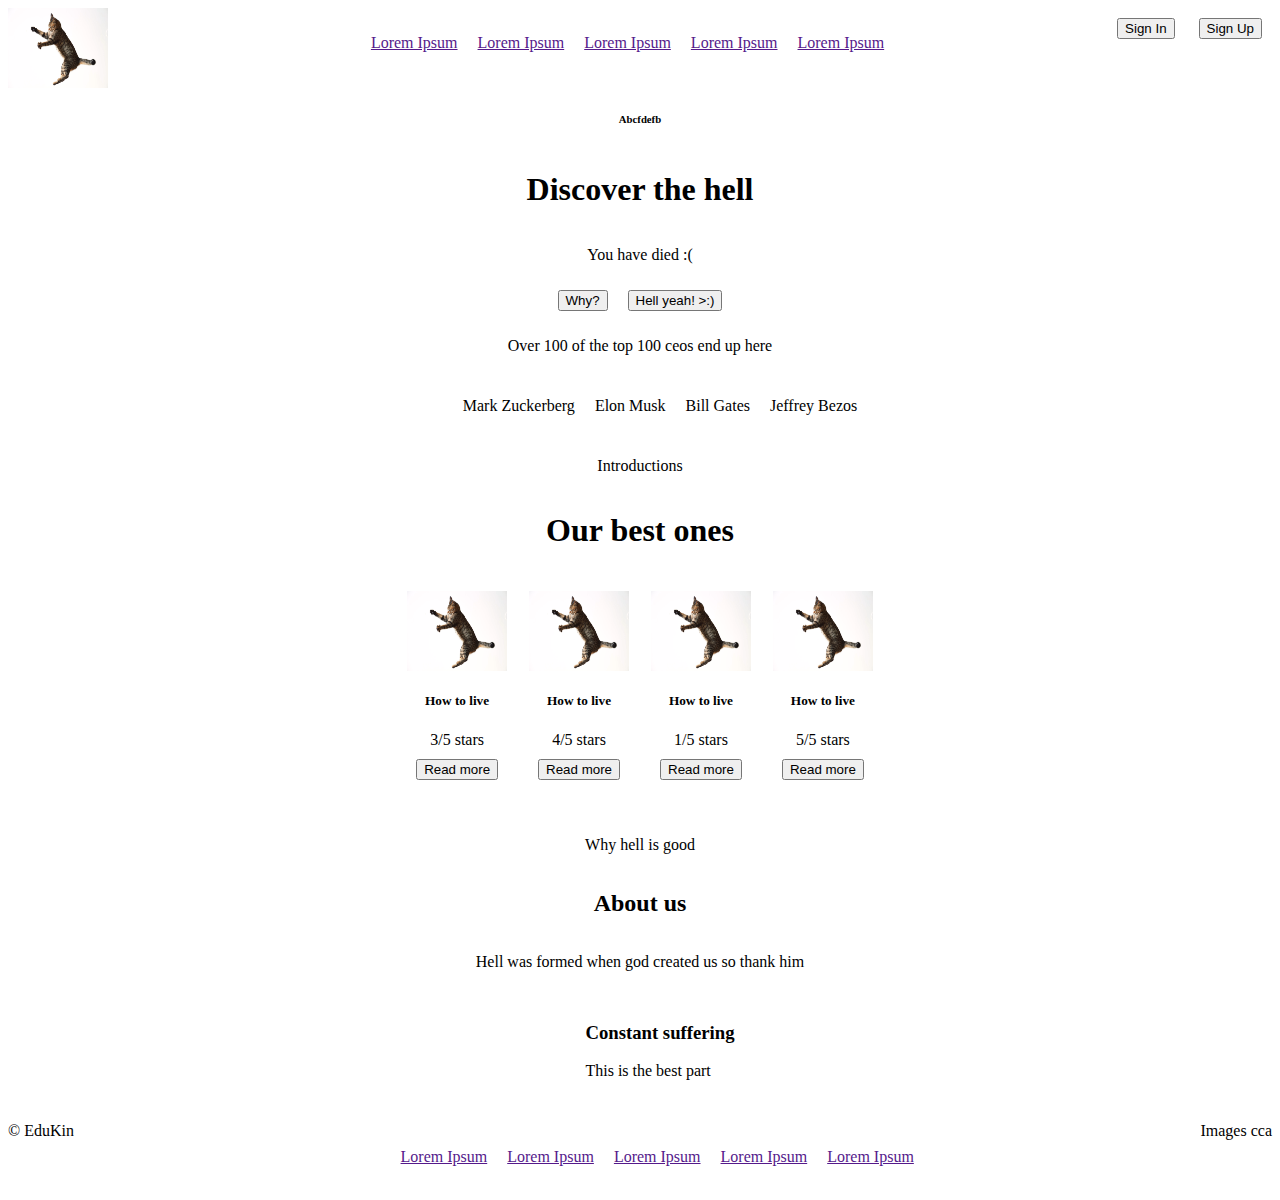
==== index.html @ dbc997d7 "Pro ucitele: Ten problem s tim textem na spodku nejspise byl zpusoben tim, ze css se snazil mit stej" ====
<!DOCTYPE html>
<html lang="en">
<head>
    <meta charset="UTF-8">
    <title>Edukin</title>
    <meta name="ViewPort" content="width=device-width, initial-scale=1.0">
    <style>
        ul {
            list-style: none;
        }
        li {
            margin: 10px;
        }

        button {
            margin: 10px
        }
    </style>
    <link rel="icon" type="image/x-icon" href="cat.jpg">
</head>
<body>
<nav style="display: flex; justify-content: space-between; justify-items: center">
    <img src="cat.jpg" width="100" height="80" alt="CAT">
    <ul style="display: flex;">
        <li><a href="" target="_blank">Lorem Ipsum</a></li>
        <li><a href="" target="_blank">Lorem Ipsum</a></li>
        <li><a href="" target="_blank">Lorem Ipsum</a></li>
        <li><a href="" target="_blank">Lorem Ipsum</a></li>
        <li><a href="" target="_blank">Lorem Ipsum</a></li>
    </ul>
    <div>
        <button onclick="alert('Signed in')">Sign In</button>
        <button onclick="alert('Signed up')">Sign Up</button>
    </div>

</nav>
<section style="display: flex; justify-content: center; flex-direction: column; align-items: center ">
    <h6>Abcfdefb</h6>
    <h1>Discover the hell</h1>
    <p>You have died :(</p>
    <div style="display: flex; justify-content: center; flex-direction: row; align-items: center ">
        <button onclick="alert('Hehe :)')">Why?</button>
        <button onclick="alert('What is wrong with you?')">Hell yeah! >:)</button>
    </div>
</section>

<section style="display: flex; justify-content: center; flex-direction: column; align-items: center ">
    <p>Over 100 of the top 100 ceos end up here</p>
    <ul style="display: flex;">
        <li>Mark Zuckerberg</li>
        <li>Elon Musk</li>
        <li>Bill Gates</li>
        <li>Jeffrey Bezos</li>
    </ul>
</section>

<section style="display: flex; justify-content: center; flex-direction: column; align-items: center ">
    <p>Introductions</p>
    <h1>Our best ones</h1>
    <section style="display: flex; justify-content: center; flex-direction: row; align-items: center; margin: 10px">
        <article
                style="display: flex; justify-content: center; flex-direction: column; align-items: center; margin: 10px ">
            <img src="cat.jpg" width="100" height="80" alt="cat">
            <h5>How to live</h5>
            <span>3/5 stars</span>
            <button onclick="alert('Thanks for buying')">Read more</button>
        </article>
        <article
                style="display: flex; justify-content: center; flex-direction: column; align-items: center; margin: 10px ">
            <img src="cat.jpg" width="100" height="80" alt="cat">
            <h5>How to live</h5>
            <span>4/5 stars</span>
            <button onclick="alert('Thanks for buying')">Read more</button>
        </article>
        <article
                style="display: flex; justify-content: center; flex-direction: column; align-items: center; margin: 10px ">
            <img src="cat.jpg" width="100" height="80" alt="cat">
            <h5>How to live</h5>
            <span>1/5 stars</span>
            <button onclick="alert('Thanks for buying')">Read more</button>
        </article>
        <article
                style="display: flex; justify-content: center; flex-direction: column; align-items: center; margin: 10px ">
            <img src="cat.jpg" width="100" height="80" alt="cat">
            <h5>How to live</h5>
            <span>5/5 stars</span>
            <button onclick="alert('Thanks for buying')">Read more</button>
        </article>
    </section>
</section>

<section style="display: flex; justify-content: center; flex-direction: column; align-items: center; margin: 10px">
    <p>Why hell is good</p>
    <h2>About us</h2>
    <p>Hell was formed when god created us so thank him</p>
    <ul>
        <li>
            <h3>Constant suffering</h3>
            <p>This is the best part</p>
        </li>
    </ul>
</section>

<footer style="display: flex; justify-content: space-between; justify-items: center">
    <span>&copy; EduKin</span>
    <ul style="display: flex;">
        <li><a href="" target="_blank">Lorem Ipsum</a></li>
        <li><a href="" target="_blank">Lorem Ipsum</a></li>
        <li><a href="" target="_blank">Lorem Ipsum</a></li>
        <li><a href="" target="_blank">Lorem Ipsum</a></li>
        <li><a href="" target="_blank">Lorem Ipsum</a></li>
    </ul>
    <span>Images cca</span>

</footer>


</body>
</html>
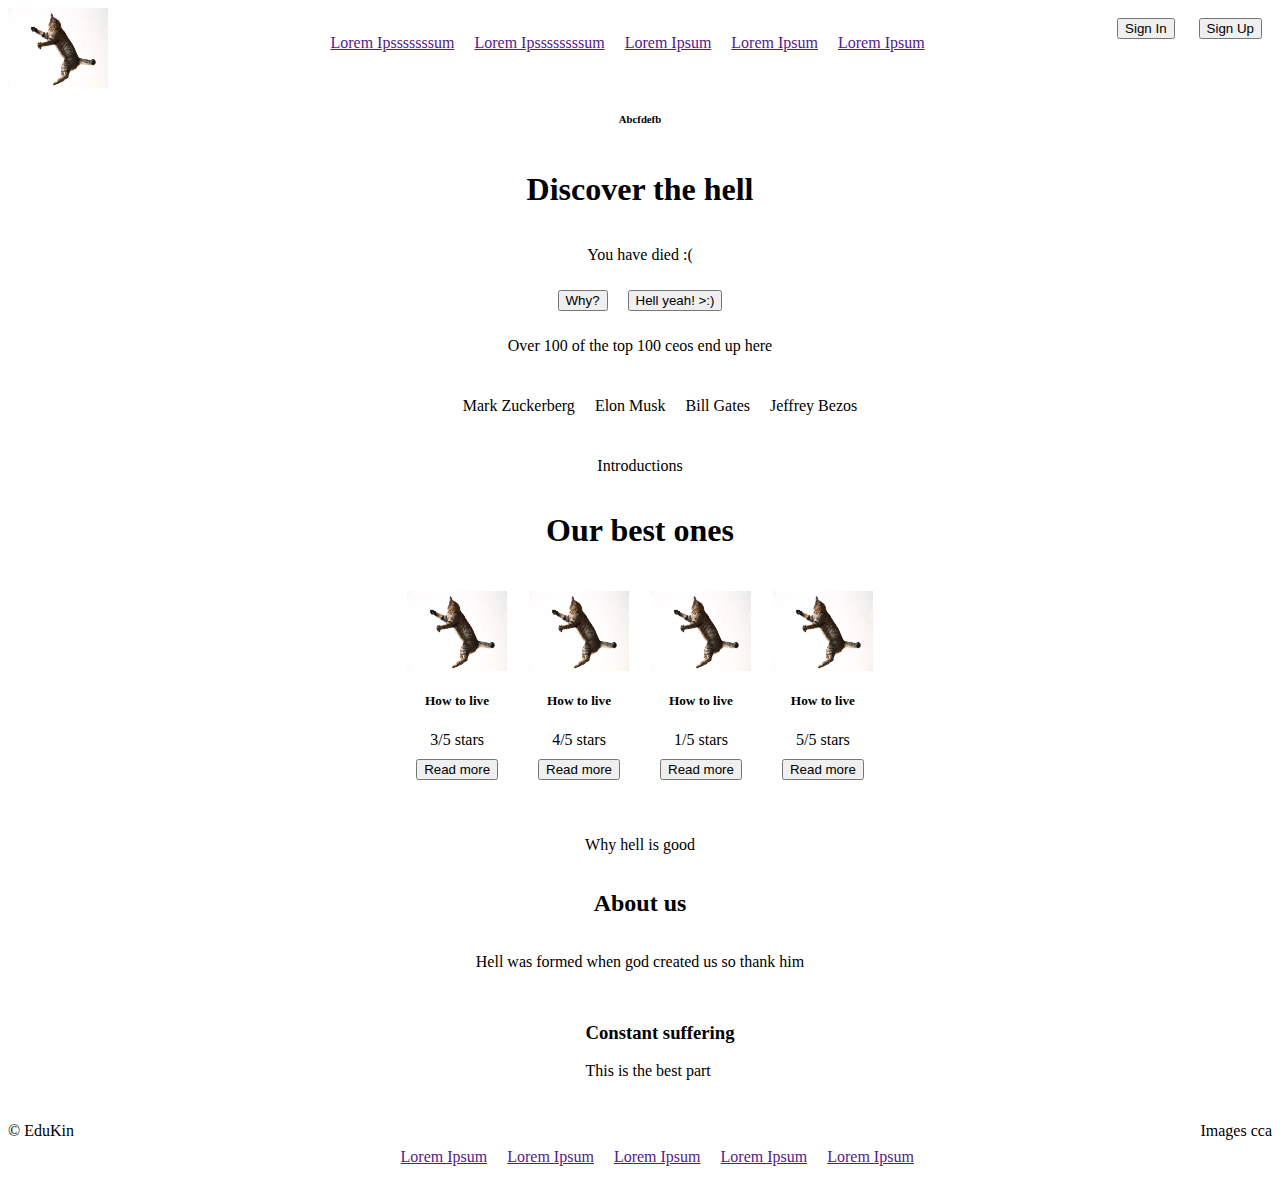
==== commit 21cbcd00: "RTER" ====
--- a/index.html
+++ b/index.html
@@ -8,6 +8,7 @@
         ul {
             list-style: none;
         }
+
         li {
             margin: 10px;
         }
@@ -22,8 +23,8 @@
 <nav style="display: flex; justify-content: space-between; justify-items: center">
     <img src="cat.jpg" width="100" height="80" alt="CAT">
     <ul style="display: flex;">
-        <li><a href="" target="_blank">Lorem Ipsum</a></li>
-        <li><a href="" target="_blank">Lorem Ipsum</a></li>
+        <li><a href="" target="_blank">Lorem Ipsssssssum</a></li>
+        <li><a href="" target="_blank">Lorem Ipssssssssum</a></li>
         <li><a href="" target="_blank">Lorem Ipsum</a></li>
         <li><a href="" target="_blank">Lorem Ipsum</a></li>
         <li><a href="" target="_blank">Lorem Ipsum</a></li>
@@ -34,72 +35,75 @@
     </div>
 
 </nav>
-<section style="display: flex; justify-content: center; flex-direction: column; align-items: center ">
-    <h6>Abcfdefb</h6>
-    <h1>Discover the hell</h1>
-    <p>You have died :(</p>
-    <div style="display: flex; justify-content: center; flex-direction: row; align-items: center ">
-        <button onclick="alert('Hehe :)')">Why?</button>
-        <button onclick="alert('What is wrong with you?')">Hell yeah! >:)</button>
-    </div>
-</section>
 
-<section style="display: flex; justify-content: center; flex-direction: column; align-items: center ">
-    <p>Over 100 of the top 100 ceos end up here</p>
-    <ul style="display: flex;">
-        <li>Mark Zuckerberg</li>
-        <li>Elon Musk</li>
-        <li>Bill Gates</li>
-        <li>Jeffrey Bezos</li>
-    </ul>
-</section>
+<main>
+    <section style="display: flex; justify-content: center; flex-direction: column; align-items: center ">
+        <h6>Abcfdefb</h6>
+        <h1>Discover the hell</h1>
+        <p>You have died :(</p>
+        <div style="display: flex; justify-content: center; flex-direction: row; align-items: center ">
+            <button onclick="alert('Hehe :)')">Why?</button>
+            <button onclick="alert('What is wrong with you?')">Hell yeah! >:)</button>
+        </div>
+    </section>
 
-<section style="display: flex; justify-content: center; flex-direction: column; align-items: center ">
-    <p>Introductions</p>
-    <h1>Our best ones</h1>
-    <section style="display: flex; justify-content: center; flex-direction: row; align-items: center; margin: 10px">
-        <article
-                style="display: flex; justify-content: center; flex-direction: column; align-items: center; margin: 10px ">
-            <img src="cat.jpg" width="100" height="80" alt="cat">
-            <h5>How to live</h5>
-            <span>3/5 stars</span>
-            <button onclick="alert('Thanks for buying')">Read more</button>
-        </article>
-        <article
-                style="display: flex; justify-content: center; flex-direction: column; align-items: center; margin: 10px ">
-            <img src="cat.jpg" width="100" height="80" alt="cat">
-            <h5>How to live</h5>
-            <span>4/5 stars</span>
-            <button onclick="alert('Thanks for buying')">Read more</button>
-        </article>
-        <article
-                style="display: flex; justify-content: center; flex-direction: column; align-items: center; margin: 10px ">
-            <img src="cat.jpg" width="100" height="80" alt="cat">
-            <h5>How to live</h5>
-            <span>1/5 stars</span>
-            <button onclick="alert('Thanks for buying')">Read more</button>
-        </article>
-        <article
-                style="display: flex; justify-content: center; flex-direction: column; align-items: center; margin: 10px ">
-            <img src="cat.jpg" width="100" height="80" alt="cat">
-            <h5>How to live</h5>
-            <span>5/5 stars</span>
-            <button onclick="alert('Thanks for buying')">Read more</button>
-        </article>
+    <section style="display: flex; justify-content: center; flex-direction: column; align-items: center ">
+        <p>Over 100 of the top 100 ceos end up here</p>
+        <ul style="display: flex;">
+            <li>Mark Zuckerberg</li>
+            <li>Elon Musk</li>
+            <li>Bill Gates</li>
+            <li>Jeffrey Bezos</li>
+        </ul>
     </section>
-</section>
 
-<section style="display: flex; justify-content: center; flex-direction: column; align-items: center; margin: 10px">
-    <p>Why hell is good</p>
-    <h2>About us</h2>
-    <p>Hell was formed when god created us so thank him</p>
-    <ul>
-        <li>
-            <h3>Constant suffering</h3>
-            <p>This is the best part</p>
-        </li>
-    </ul>
-</section>
+    <section style="display: flex; justify-content: center; flex-direction: column; align-items: center ">
+        <p>Introductions</p>
+        <h1>Our best ones</h1>
+        <section style="display: flex; justify-content: center; flex-direction: row; align-items: center; margin: 10px">
+            <article
+                    style="display: flex; justify-content: center; flex-direction: column; align-items: center; margin: 10px ">
+                <img src="cat.jpg" width="100" height="80" alt="cat">
+                <h5>How to live</h5>
+                <span>3/5 stars</span>
+                <button onclick="alert('Thanks for buying')">Read more</button>
+            </article>
+            <article
+                    style="display: flex; justify-content: center; flex-direction: column; align-items: center; margin: 10px ">
+                <img src="cat.jpg" width="100" height="80" alt="cat">
+                <h5>How to live</h5>
+                <span>4/5 stars</span>
+                <button onclick="alert('Thanks for buying')">Read more</button>
+            </article>
+            <article
+                    style="display: flex; justify-content: center; flex-direction: column; align-items: center; margin: 10px ">
+                <img src="cat.jpg" width="100" height="80" alt="cat">
+                <h5>How to live</h5>
+                <span>1/5 stars</span>
+                <button onclick="alert('Thanks for buying')">Read more</button>
+            </article>
+            <article
+                    style="display: flex; justify-content: center; flex-direction: column; align-items: center; margin: 10px ">
+                <img src="cat.jpg" width="100" height="80" alt="cat">
+                <h5>How to live</h5>
+                <span>5/5 stars</span>
+                <button onclick="alert('Thanks for buying')">Read more</button>
+            </article>
+        </section>
+    </section>
+
+    <section style="display: flex; justify-content: center; flex-direction: column; align-items: center; margin: 10px">
+        <p>Why hell is good</p>
+        <h2>About us</h2>
+        <p>Hell was formed when god created us so thank him</p>
+        <ul>
+            <li>
+                <h3>Constant suffering</h3>
+                <p>This is the best part</p>
+            </li>
+        </ul>
+    </section>
+</main>
 
 <footer style="display: flex; justify-content: space-between; justify-items: center">
     <span>&copy; EduKin</span>
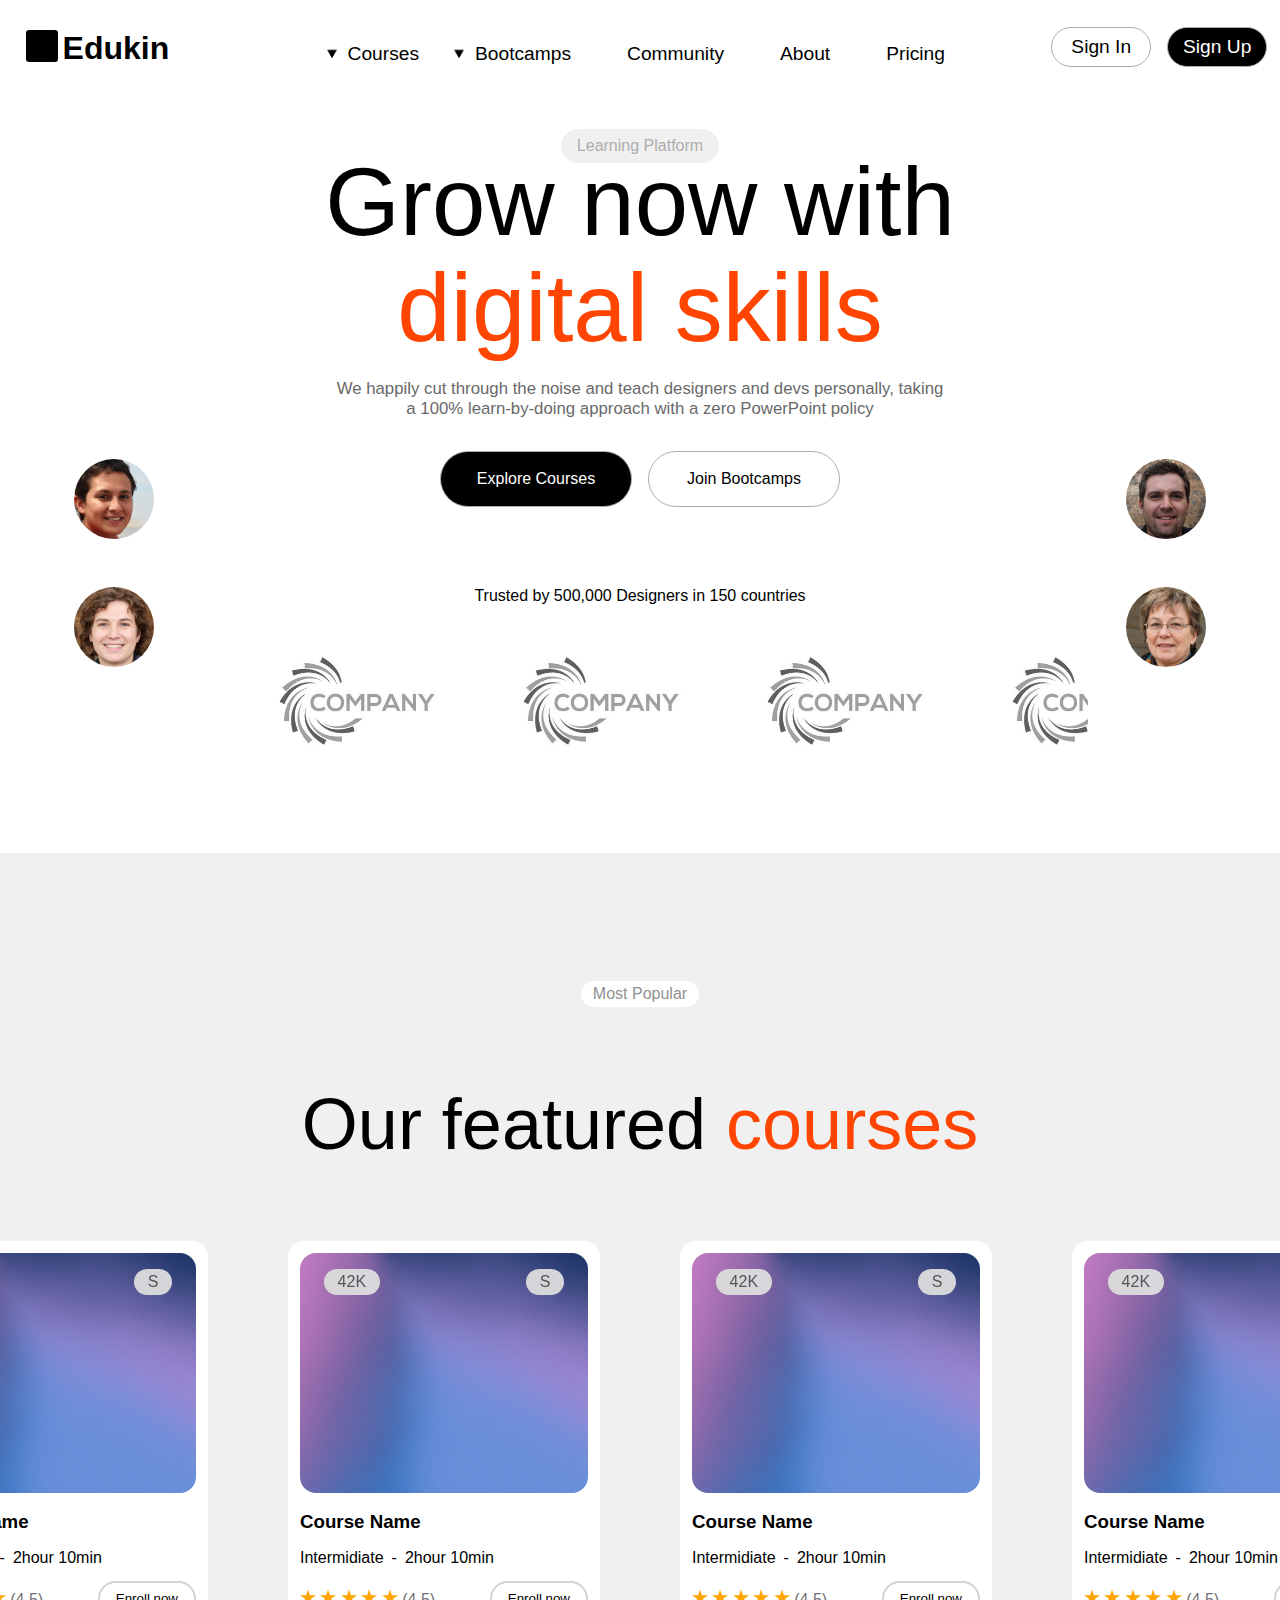
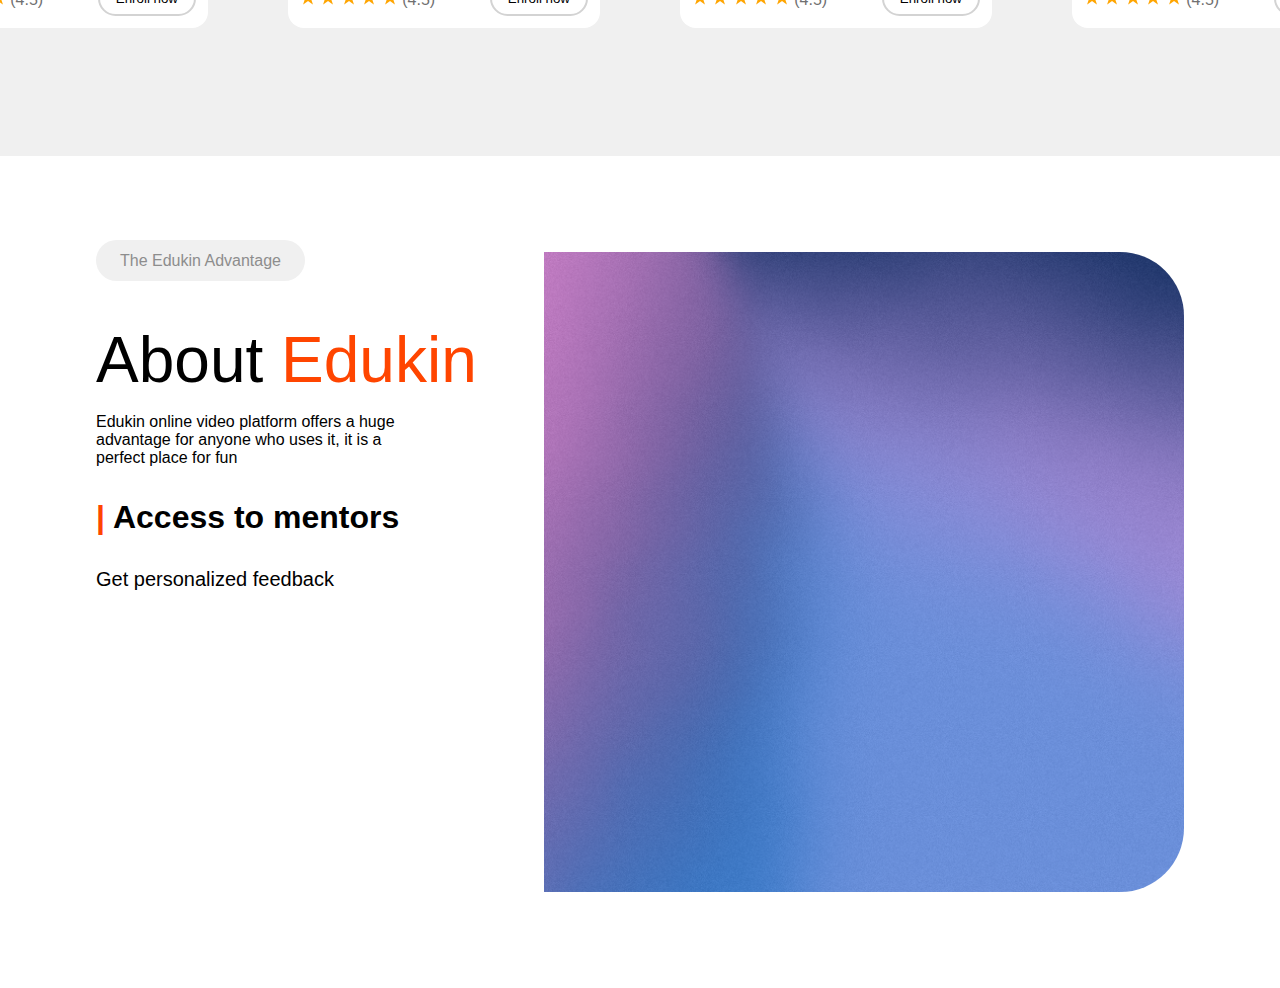
==== commit d06c725f: "RTER" ====
--- a/index.html
+++ b/index.html
@@ -1,123 +1,186 @@
-<!DOCTYPE html>
+<!doctype html>
 <html lang="en">
 <head>
     <meta charset="UTF-8">
+    <meta name="viewport"
+          content="width=device-width, user-scalable=no, initial-scale=1.0, maximum-scale=1.0, minimum-scale=1.0">
+    <meta http-equiv="X-UA-Compatible" content="ie=edge">
+    <link rel="stylesheet" href="Navbar.css">
+    <link rel="stylesheet" href="main.css">
+    <link rel="stylesheet" href="Body.css">
     <title>Edukin</title>
-    <meta name="ViewPort" content="width=device-width, initial-scale=1.0">
-    <style>
-        ul {
-            list-style: none;
-        }
-
-        li {
-            margin: 10px;
-        }
-
-        button {
-            margin: 10px
-        }
-    </style>
-    <link rel="icon" type="image/x-icon" href="cat.jpg">
 </head>
 <body>
-<nav style="display: flex; justify-content: space-between; justify-items: center">
-    <img src="cat.jpg" width="100" height="80" alt="CAT">
-    <ul style="display: flex;">
-        <li><a href="" target="_blank">Lorem Ipsssssssum</a></li>
-        <li><a href="" target="_blank">Lorem Ipssssssssum</a></li>
-        <li><a href="" target="_blank">Lorem Ipsum</a></li>
-        <li><a href="" target="_blank">Lorem Ipsum</a></li>
-        <li><a href="" target="_blank">Lorem Ipsum</a></li>
+<nav>
+    <h2 id="Logo">Edukin</h2>
+    <ul>
+        <li><a href="#" class="StackShower">Courses</a></li>
+        <li><a href="#" class="StackShower">Bootcamps</a></li>
+        <li><a href="#" class="">Community</a></li>
+        <li><a href="#">About</a></li>
+        <li><a href="#">Pricing</a></li>
     </ul>
     <div>
-        <button onclick="alert('Signed in')">Sign In</button>
-        <button onclick="alert('Signed up')">Sign Up</button>
+        <button id="SignIn" class="UserButtons">Sign In</button>
+        <button id="SignUp" class="UserButtons">Sign Up</button>
     </div>
-
 </nav>
 
 <main>
-    <section style="display: flex; justify-content: center; flex-direction: column; align-items: center ">
-        <h6>Abcfdefb</h6>
-        <h1>Discover the hell</h1>
-        <p>You have died :(</p>
-        <div style="display: flex; justify-content: center; flex-direction: row; align-items: center ">
-            <button onclick="alert('Hehe :)')">Why?</button>
-            <button onclick="alert('What is wrong with you?')">Hell yeah! >:)</button>
+    <section id="Header">
+        <div id="LeftDisplay">
+            <img class="HeaderPerson" src="People/person1.jpeg" alt="Person1">
+            <img class="HeaderPerson" src="People/person2.jpeg" alt="Person2">
+        </div>
+
+        <div id="CenterDisplay">
+            <span id="LearningPlatform">Learning Platform</span>
+            <h2 id="GrowTitle">Grow now with</h2>
+            <h2 id="Digital">digital skills</h2>
+            <span id="Description1">We happily cut through the noise and teach designers and devs personally, taking a 100% learn-by-doing approach with a zero PowerPoint policy</span>
+            <div class="ButtonHolder">
+                <button id="CoursesButton" class="ProductButtons">Explore Courses</button>
+                <button id="BootcampsButton" class="ProductButtons">Join Bootcamps</button>
+            </div>
+            <span id="Trust">Trusted by 500,000 Designers in 150 countries</span>
+            <div id="LogoLoopHolder">
+                <div id="LogoLoop">
+                    <img class="LoopLogo" src="generic_company.jpg" alt="Company">
+                    <img class="LoopLogo" src="generic_company.jpg" alt="Company">
+                    <img class="LoopLogo" src="generic_company.jpg" alt="Company">
+                    <img class="LoopLogo" src="generic_company.jpg" alt="Company">
+                    <img class="LoopLogo" src="generic_company.jpg" alt="Company">
+                    <img class="LoopLogo" src="generic_company.jpg" alt="Company">
+                    <img class="LoopLogo" src="generic_company.jpg" alt="Company">
+                    <img class="LoopLogo" src="generic_company.jpg" alt="Company">
+                    <img class="LoopLogo" src="generic_company.jpg" alt="Company">
+                    <img class="LoopLogo" src="generic_company.jpg" alt="Company">
+                    <img class="LoopLogo" src="generic_company.jpg" alt="Company">
+                    <img class="LoopLogo" src="generic_company.jpg" alt="Company">
+                    <img class="LoopLogo" src="generic_company.jpg" alt="Company">
+                    <img class="LoopLogo" src="generic_company.jpg" alt="Company">
+                    <img class="LoopLogo" src="generic_company.jpg" alt="Company">
+                    <img class="LoopLogo" src="generic_company.jpg" alt="Company">
+                    <img class="LoopLogo" src="generic_company.jpg" alt="Company">
+                    <img class="LoopLogo" src="generic_company.jpg" alt="Company">
+                    <img class="LoopLogo" src="generic_company.jpg" alt="Company">
+                    <img class="LoopLogo" src="generic_company.jpg" alt="Company">
+                </div>
+            </div>
+        </div>
+
+        <div id="RightDisplay">
+            <img class="HeaderPerson" src="People/person3.jpeg" alt="Person3">
+            <img class="HeaderPerson" src="People/person4.jpeg" alt="Person4">
         </div>
     </section>
+    <section id="Courses">
+        <span id="MostPopular">Most Popular</span>
+        <h2>Our featured <span id="Orange">courses</span></h2>
+        <div id="CourseHolder">
 
-    <section style="display: flex; justify-content: center; flex-direction: column; align-items: center ">
-        <p>Over 100 of the top 100 ceos end up here</p>
-        <ul style="display: flex;">
-            <li>Mark Zuckerberg</li>
-            <li>Elon Musk</li>
-            <li>Bill Gates</li>
-            <li>Jeffrey Bezos</li>
-        </ul>
+            <article class="Course">
+                <div class="CourseImgHolder">
+                    <span class="LeftText">42K</span>
+                    <span class="RightText">S</span>
+                </div>
+                <h3 class="CourseName">Course Name</h3>
+                <div class="CourseDescription">
+                    <p>Intermidiate</p>
+                    <p class="Last">2hour 10min</p>
+                </div>
+                <div class="Footer">
+                    <div class="Stars">
+                        <img class="Star" src="star-given.png" alt="star">
+                        <img class="Star" src="star-given.png" alt="star">
+                        <img class="Star" src="star-given.png" alt="star">
+                        <img class="Star" src="star-given.png" alt="star">
+                        <img class="Star" src="star-given.png" alt="star">
+                        <span class="Rating">(4.5)</span>
+                    </div>
+                    <button class="Enroll">Enroll now</button>
+                </div>
+            </article>
+            <article class="Course">
+                <div class="CourseImgHolder">
+                    <span class="LeftText">42K</span>
+                    <span class="RightText">S</span>
+                </div>
+                <h3 class="CourseName">Course Name</h3>
+                <div class="CourseDescription">
+                    <p>Intermidiate</p>
+                    <p class="Last">2hour 10min</p>
+                </div>
+                <div class="Footer">
+                    <div class="Stars">
+                        <img class="Star" src="star-given.png" alt="star">
+                        <img class="Star" src="star-given.png" alt="star">
+                        <img class="Star" src="star-given.png" alt="star">
+                        <img class="Star" src="star-given.png" alt="star">
+                        <img class="Star" src="star-given.png" alt="star">
+                        <span class="Rating">(4.5)</span>
+                    </div>
+                    <button class="Enroll">Enroll now</button>
+                </div>
+            </article>
+            <article class="Course">
+                <div class="CourseImgHolder">
+                    <span class="LeftText">42K</span>
+                    <span class="RightText">S</span>
+                </div>
+                <h3 class="CourseName">Course Name</h3>
+                <div class="CourseDescription">
+                    <p>Intermidiate</p>
+                    <p class="Last">2hour 10min</p>
+                </div>
+                <div class="Footer">
+                    <div class="Stars">
+                        <img class="Star" src="star-given.png" alt="star">
+                        <img class="Star" src="star-given.png" alt="star">
+                        <img class="Star" src="star-given.png" alt="star">
+                        <img class="Star" src="star-given.png" alt="star">
+                        <img class="Star" src="star-given.png" alt="star">
+                        <span class="Rating">(4.5)</span>
+                    </div>
+                    <button class="Enroll">Enroll now</button>
+                </div>
+            </article>
+            <article class="Course">
+                <div class="CourseImgHolder">
+                    <span class="LeftText">42K</span>
+                    <span class="RightText">S</span>
+                </div>
+                <h3 class="CourseName">Course Name</h3>
+                <div class="CourseDescription">
+                    <p>Intermidiate</p>
+                    <p class="Last">2hour 10min</p>
+                </div>
+                <div class="Footer">
+                    <div class="Stars">
+                        <img class="Star" src="star-given.png" alt="star">
+                        <img class="Star" src="star-given.png" alt="star">
+                        <img class="Star" src="star-given.png" alt="star">
+                        <img class="Star" src="star-given.png" alt="star">
+                        <img class="Star" src="star-given.png" alt="star">
+                        <span class="Rating">(4.5)</span>
+                    </div>
+                    <button class="Enroll">Enroll now</button>
+                </div>
+            </article>
+        </div>
     </section>
-
-    <section style="display: flex; justify-content: center; flex-direction: column; align-items: center ">
-        <p>Introductions</p>
-        <h1>Our best ones</h1>
-        <section style="display: flex; justify-content: center; flex-direction: row; align-items: center; margin: 10px">
-            <article
-                    style="display: flex; justify-content: center; flex-direction: column; align-items: center; margin: 10px ">
-                <img src="cat.jpg" width="100" height="80" alt="cat">
-                <h5>How to live</h5>
-                <span>3/5 stars</span>
-                <button onclick="alert('Thanks for buying')">Read more</button>
+    <section id="About">
+        <div>
+            <span id="Advantage">The Edukin Advantage</span>
+            <h2>About <span style="color: orangered">Edukin</span></h2>
+            <p>Edukin online video platform offers a huge advantage for anyone who uses it, it is a perfect place for fun</p>
+            <article>
+                <h3>Access to mentors</h3>
+                <p>Get personalized feedback</p>
             </article>
-            <article
-                    style="display: flex; justify-content: center; flex-direction: column; align-items: center; margin: 10px ">
-                <img src="cat.jpg" width="100" height="80" alt="cat">
-                <h5>How to live</h5>
-                <span>4/5 stars</span>
-                <button onclick="alert('Thanks for buying')">Read more</button>
-            </article>
-            <article
-                    style="display: flex; justify-content: center; flex-direction: column; align-items: center; margin: 10px ">
-                <img src="cat.jpg" width="100" height="80" alt="cat">
-                <h5>How to live</h5>
-                <span>1/5 stars</span>
-                <button onclick="alert('Thanks for buying')">Read more</button>
-            </article>
-            <article
-                    style="display: flex; justify-content: center; flex-direction: column; align-items: center; margin: 10px ">
-                <img src="cat.jpg" width="100" height="80" alt="cat">
-                <h5>How to live</h5>
-                <span>5/5 stars</span>
-                <button onclick="alert('Thanks for buying')">Read more</button>
-            </article>
-        </section>
-    </section>
-
-    <section style="display: flex; justify-content: center; flex-direction: column; align-items: center; margin: 10px">
-        <p>Why hell is good</p>
-        <h2>About us</h2>
-        <p>Hell was formed when god created us so thank him</p>
-        <ul>
-            <li>
-                <h3>Constant suffering</h3>
-                <p>This is the best part</p>
-            </li>
-        </ul>
+        </div>
+        <img src="generic_photo.png" alt="Photo">
     </section>
 </main>
-
-<footer style="display: flex; justify-content: space-between; justify-items: center">
-    <span>&copy; EduKin</span>
-    <ul style="display: flex;">
-        <li><a href="" target="_blank">Lorem Ipsum</a></li>
-        <li><a href="" target="_blank">Lorem Ipsum</a></li>
-        <li><a href="" target="_blank">Lorem Ipsum</a></li>
-        <li><a href="" target="_blank">Lorem Ipsum</a></li>
-        <li><a href="" target="_blank">Lorem Ipsum</a></li>
-    </ul>
-    <span>Images cca</span>
-
-</footer>
-
-
 </body>
 </html>--- a/Navbar.css
+++ b/Navbar.css
@@ -0,0 +1,99 @@
+nav {
+    display: flex;
+    flex-flow: row nowrap;
+    align-items: center;
+    justify-content: space-between;
+    padding-left: 1vw;
+    padding-right: 1vw;
+}
+
+#Logo {
+    font-size: 2rem;
+    position: relative;
+    margin-left: 1vw;
+}
+
+#Logo::Before {
+    content: "";
+    display: inline-block;
+    position: relative;
+    margin-right: 5px;
+    top: 0.4vh;
+    border-radius: 10%;
+    height: 2rem;
+    width: 2rem;
+    background: black;
+}
+
+nav > ul {
+    list-style: none;
+    align-self: center;
+    display: flex;
+    flex-flow: row nowrap;
+    gap: 1.5rem;
+    align-items: center;
+}
+
+nav > ul > li a.StackShower::before {
+    content: "";
+    display: inline-block;
+    position: relative;
+    background-image: url("ArrowDown.png");
+    background-size: contain;
+    top: 0.6rem;
+    width: 2rem;
+    height: 2rem;
+}
+
+nav > ul > li a::before {
+    content: "";
+    display: inline-block;
+    position: relative;
+    background-image: none;
+    background-size: contain;
+    top: 0.6rem;
+    width: 2rem;
+    height: 2rem;
+}
+
+
+nav > ul > li a {
+    color: black;
+    text-decoration: none;
+    font-size: 1.2rem;
+}
+
+nav > div {
+    display: flex;
+    flex-flow: row nowrap;
+    gap: 1rem;
+}
+
+
+.UserButtons {
+    background: none;
+    font-size: 1.2rem;
+    border-radius: 20vh;
+    width: 6.25rem;
+    height: 2.5rem;
+    position: relative;
+    border: #adadad 1px solid;
+
+    top: 0;
+    transition: 500ms all ease-in-out;
+}
+
+#SignIn:hover {
+    box-shadow: 0 3px 10px black;
+}
+
+#SignUp {
+    color: white;
+    background-color: black;
+}
+
+#SignUp:hover {
+    color: black;
+    background-color: white;
+    box-shadow: 0 3px 10px black;
+}--- a/main.css
+++ b/main.css
@@ -0,0 +1,372 @@
+@keyframes show {
+    0% {
+        rotation: 0deg;
+        width: 0;
+        height: 0;
+    }
+    25% {
+        rotate: 90deg;
+    }
+    50% {
+        rotate: 180deg;
+    }
+    75% {
+        rotate: 270deg;
+    }
+    100% {
+        rotate: 360deg;
+        width: 5rem;
+        height: 5rem;
+    }
+}
+
+#Header {
+    display: flex;
+    flex-flow: row nowrap;
+    justify-content: space-around;
+    align-items: center;
+    margin: 4vh;
+    margin-bottom: -9rem;
+
+
+    #CenterDisplay {
+        display: flex;
+        flex-flow: column nowrap;
+        align-items: center;
+        justify-content: center;
+
+
+        #LearningPlatform {
+            background-color: #f0f0f0;
+            color: #adadad;
+            padding: 0.5rem 1rem;
+            border-radius: 20vh;
+        }
+
+        h2 {
+            font-weight: normal;
+            font-size: 6rem;
+            margin: 0;
+            padding: 0;
+            transition: all 1.5s ease;
+            position: relative;
+        }
+
+        #Digital {
+            margin-top: -2.25rem;
+        }
+
+        #Description1 {
+            margin: 2rem;
+            font-size: 1.05rem;
+            color: dimgrey;
+            width: 66ch;
+            text-align: center;
+        }
+
+        #Trust {
+            position: relative;
+            margin-top: 5rem;
+        }
+
+        #LogoLoopHolder {
+
+
+            width: 70vw;
+            height: 100%;
+            overflow: hidden;
+            position: relative;
+
+            #LogoLoop {
+                display: block;
+                position: relative;
+                left: 0rem;
+                width: 300rem;
+                translate: -150rem 0;
+
+                .LoopLogo {
+                    width: 15rem;
+                    height: 12rem;
+                    filter: grayscale(100%);
+                }
+
+                animation: movement 27s 0s infinite linear;
+            }
+        }
+    }
+
+    #GrowTitle {
+        top: -1rem;
+    }
+
+    #CenterDisplay:hover > #GrowTitle {
+        top: 0.5rem;
+    }
+
+    #Digital {
+        top: 1rem;
+    }
+
+    #CenterDisplay:hover > #Digital {
+        top: -0.5rem;
+    }
+
+
+    #Digital {
+        color: orangered;
+    }
+
+    #LeftDisplay, #RightDisplay {
+        height: 100%;
+        width: 20%;
+        display: flex;
+        flex-flow: column nowrap;
+        align-items: center;
+        justify-content: center;
+        gap: 3rem;
+    }
+
+    .FeaturedText {
+        position: relative;
+        opacity: 0;
+
+    }
+
+
+    img {
+        width: 5rem;
+        height: 5rem;
+        border-radius: 50%;
+    }
+
+    .ProductButtons {
+        background: none;
+        font-size: 1rem;
+        width: 12rem;
+        height: 3.5rem;
+        border-radius: 20vh;
+        position: relative;
+        border: #adadad 1px solid;
+        top: 0;
+        transition: 500ms all ease-in-out;
+
+    }
+
+    .ButtonHolder {
+        display: flex;
+        gap: 1rem;
+    }
+
+    #BootcampsButton:hover {
+        box-shadow: 0 3px 10px black;
+    }
+
+    #CoursesButton {
+        color: white;
+        background-color: black;
+    }
+
+    #CoursesButton:hover {
+        color: black;
+        background-color: white;
+        box-shadow: 0 3px 10px black;
+    }
+}
+
+#Courses {
+    display: flex;
+    flex-flow: column nowrap;
+    justify-content: center;
+    align-items: center;
+    position: relative;
+    gap: 1rem;
+    background-color: #f0f0f0;
+    padding: 8rem 0rem;
+
+    #MostPopular {
+        background-color: white;
+        color: #909090;
+        border-radius: 10rem;
+        padding: 0.25rem 0.75rem;
+    }
+
+    h2 {
+        font-size: 4.5rem;
+        font-weight: normal;
+
+        #Orange {
+            color: orangered;
+
+        }
+    }
+
+    #CourseHolder {
+        display: flex;
+        flex-flow: row nowrap;
+        gap: 5rem;
+    }
+
+    .Course {
+        display: flex;
+        flex-flow: column nowrap;
+        align-items: center;
+        justify-content: center;
+        border-radius: 1rem;
+        transition: 500ms all ease-in-out;
+
+        background-color: #ffffff;
+        padding: 0.75rem 0.75rem;
+
+        .CourseImgHolder {
+            position: relative;
+
+            width: 18rem;
+            height: 15rem;
+            background-image: url("generic_photo.png");
+            background-repeat: no-repeat;
+            background-size: cover;
+            border-radius: 1rem;
+
+            .LeftText, .RightText {
+                position: absolute;
+                top: 1rem;
+                padding: 0.25rem 0.85rem;
+                opacity: 95%;
+                background-color: #dddddd;
+                color: #555555;
+                border-radius: 4rem;
+            }
+
+            .LeftText {
+                left: 1.5rem;
+            }
+
+            .RightText {
+                right: 1.5rem;
+            }
+        }
+
+        .CourseName {
+            align-self: flex-start;
+            margin-bottom: 0rem;
+        }
+
+        .CourseDescription {
+            display: flex;
+            align-self: flex-start;
+            flex-flow: row nowrap;
+            gap: 0rem;
+            position: relative;
+            height: 3rem;
+
+            .Last::before {
+                content: '-';
+                margin-left: .5rem;
+                margin-right: .5rem;
+                position: relative;
+
+            }
+        }
+
+        .Footer {
+            display: flex;
+            flex-flow: row nowrap;
+            gap: 0rem;
+            justify-content: space-between;
+            width: 100%;
+
+            .Stars {
+                align-self: center;
+
+                .Star {
+                    width: 1rem;
+                    height: 1rem;
+                }
+
+                .Rating {
+                    color: #707070;
+                }
+            }
+
+            .Enroll {
+                padding: .5rem 1rem;
+                border-radius: 100vh;
+                border: lightgray solid 2px;
+                background-color: #ffffff;
+                transition: 500ms all ease-in-out;
+            }
+
+            .Enroll:hover {
+                background-color: #000000;
+                border-color: #000000;
+                color: white;
+            }
+        }
+    }
+
+    .Course:hover {
+        box-shadow: 0px 5px 10px black;
+    }
+}
+
+
+#About {
+    display: flex;
+    justify-content: space-between;
+    flex-flow: row nowrap;
+    padding: 6rem;
+
+    div {
+        #Advantage {
+            padding: 0.75rem 1.5rem;
+            border-radius: 2rem;
+            background-color: #f0f0f0;
+            color: #8d8d8d;
+        }
+
+        h2 {
+            margin-bottom: 0;
+            font-size: 4rem;
+            font-weight: normal;
+        }
+
+        > p {
+            font-size: 1rem;
+            width: 70%;
+        }
+    }
+
+
+    article {
+        > h3 {
+            font-size: 2rem;
+        }
+
+        > h3::before {
+            content: "|";
+            color: orangered;
+            margin-right: 0.5rem;
+            margin-top: 0rem;
+        }
+
+        p {
+            font-size: 1.25rem;
+            width: 70%;
+        }
+    }
+
+    img {
+        width: 40rem;
+        height: 40rem;
+        border-radius: 0% 10% 10% 0%;
+    }
+}
+
+@keyframes movement {
+    0% {
+        left: 0;
+    }
+    100% {
+        left: 150rem;
+    }
+}--- a/Body.css
+++ b/Body.css
@@ -0,0 +1,4 @@
+body {
+    margin: 0;
+    font-family: poppins, sans-serif;
+}